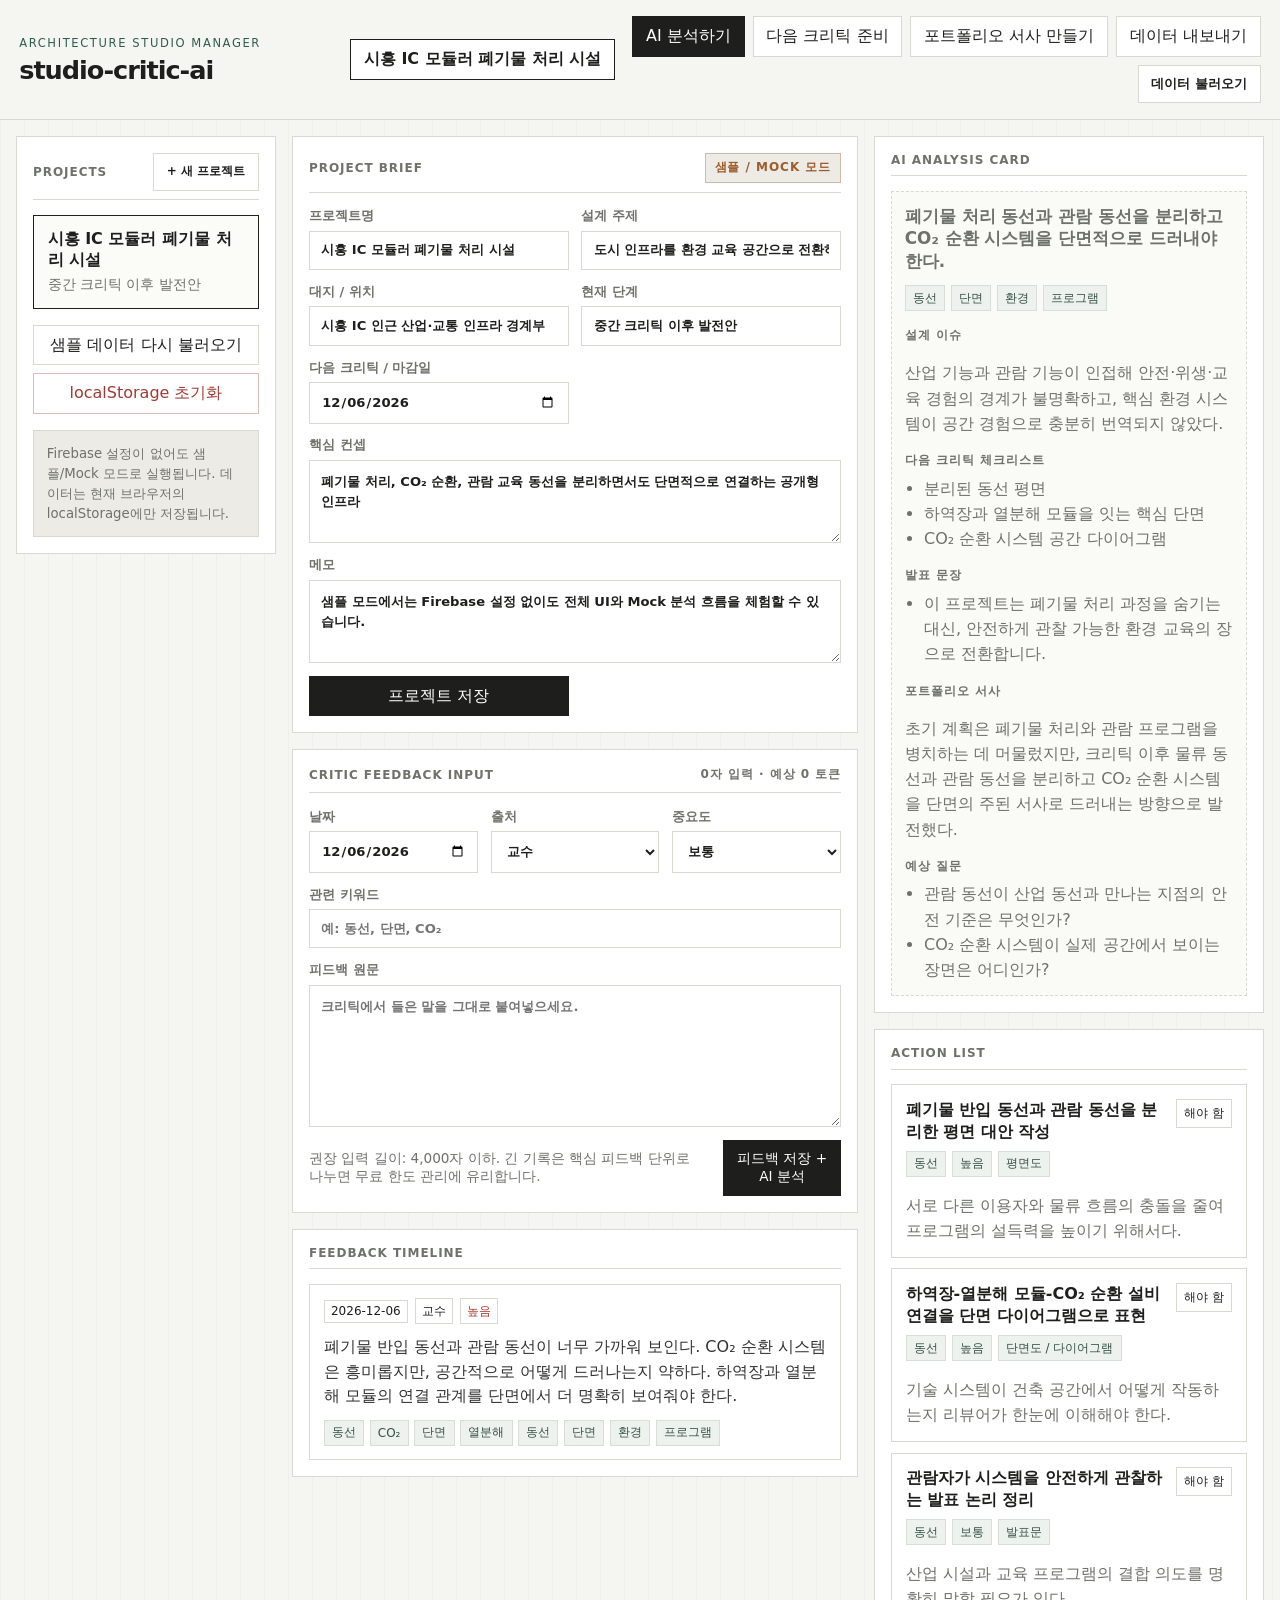
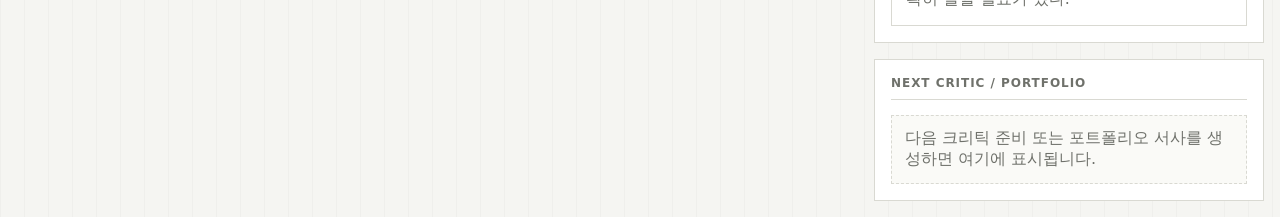
==== index.html @ 485594ad "Resolve README and gitignore conflicts" ====
<!doctype html>
<html lang="ko">
  <head>
    <meta charset="UTF-8" />
    <meta name="viewport" content="width=device-width, initial-scale=1.0" />
    <meta
      name="description"
      content="건축 설계 크리틱 피드백을 실행 가능한 작업과 발표 문장, 포트폴리오 서사로 바꾸는 AI 스튜디오 매니저"
    />
    <title>studio-critic-ai</title>
    <link rel="stylesheet" href="./src/styles.css" />
  </head>
  <body>
    <header class="topbar">
      <div>
        <p class="eyebrow">Architecture Studio Manager</p>
        <h1>studio-critic-ai</h1>
      </div>
      <div class="active-project-chip" id="activeProjectName">샘플 프로젝트</div>
      <nav class="top-actions" aria-label="주요 작업">
        <button class="primary" id="analyzeBtn" type="button">AI 분석하기</button>
        <button id="criticPrepBtn" type="button">다음 크리틱 준비</button>
        <button id="portfolioBtn" type="button">포트폴리오 서사 만들기</button>
        <button id="exportBtn" type="button">데이터 내보내기</button>
        <label class="file-button" for="importFile">데이터 불러오기</label>
        <input id="importFile" type="file" accept="application/json" hidden />
      </nav>
    </header>

    <main class="app-shell">
      <aside class="sidebar panel">
        <div class="section-heading">
          <span>Projects</span>
          <button id="newProjectBtn" type="button">+ 새 프로젝트</button>
        </div>
        <div id="projectList" class="project-list"></div>
        <div class="storage-tools">
          <button id="resetSampleBtn" type="button">샘플 데이터 다시 불러오기</button>
          <button class="danger" id="clearStorageBtn" type="button">localStorage 초기화</button>
        </div>
        <div class="notice small">
          Firebase 설정이 없어도 샘플/Mock 모드로 실행됩니다. 데이터는 현재 브라우저의 localStorage에만 저장됩니다.
        </div>
      </aside>

      <section class="workspace">
        <article class="panel project-editor">
          <div class="section-heading">
            <span>Project Brief</span>
            <span class="status-pill" id="aiModePill">AI 상태 확인 중</span>
          </div>
          <form id="projectForm" class="grid-form">
            <label>프로젝트명<input id="projectTitle" name="title" required /></label>
            <label>설계 주제<input id="projectTopic" name="topic" /></label>
            <label>대지 / 위치<input id="projectSite" name="site" /></label>
            <label>현재 단계<input id="projectStage" name="stage" /></label>
            <label>다음 크리틱 / 마감일<input id="projectDeadline" name="deadline" type="date" /></label>
            <label class="wide">핵심 컨셉<textarea id="projectConcept" name="concept" rows="3"></textarea></label>
            <label class="wide">메모<textarea id="projectNotes" name="notes" rows="3"></textarea></label>
            <button class="primary" type="submit">프로젝트 저장</button>
          </form>
        </article>

        <article class="panel feedback-entry">
          <div class="section-heading">
            <span>Critic Feedback Input</span>
            <span id="inputLength" class="muted">0자 입력</span>
          </div>
          <form id="feedbackForm" class="feedback-form">
            <div class="form-row">
              <label>날짜<input id="feedbackDate" type="date" required /></label>
              <label>출처
                <select id="feedbackSource">
                  <option>교수</option>
                  <option>팀원</option>
                  <option>본인</option>
                  <option>클라이언트</option>
                  <option>기타</option>
                </select>
              </label>
              <label>중요도
                <select id="feedbackImportance">
                  <option value="normal">보통</option>
                  <option value="high">높음</option>
                  <option value="low">낮음</option>
                </select>
              </label>
            </div>
            <label>관련 키워드<input id="feedbackKeywords" placeholder="예: 동선, 단면, CO₂" /></label>
            <label>피드백 원문<textarea id="feedbackText" rows="6" placeholder="크리틱에서 들은 말을 그대로 붙여넣으세요." required></textarea></label>
            <div class="helper-row">
              <span>권장 입력 길이: 4,000자 이하. 긴 기록은 핵심 피드백 단위로 나누면 무료 한도 관리에 유리합니다.</span>
              <button class="primary" type="submit">피드백 저장 + AI 분석</button>
            </div>
          </form>
        </article>

        <article class="panel timeline-panel">
          <div class="section-heading"><span>Feedback Timeline</span></div>
          <div id="feedbackTimeline" class="timeline"></div>
        </article>
      </section>

      <aside class="inspector">
        <section class="panel">
          <div class="section-heading"><span>AI Analysis Card</span></div>
          <div id="analysisCard" class="analysis-card empty">저장된 피드백을 선택하거나 AI 분석을 실행하세요.</div>
        </section>

        <section class="panel">
          <div class="section-heading"><span>Action List</span></div>
          <div id="taskList" class="task-list"></div>
        </section>

        <section class="panel">
          <div class="section-heading"><span>Next Critic / Portfolio</span></div>
          <div id="outputPanel" class="output-panel empty">다음 크리틱 준비 또는 포트폴리오 서사를 생성하면 여기에 표시됩니다.</div>
        </section>
      </aside>
    </main>

    <div id="toast" class="toast" role="status" aria-live="polite"></div>
    <script type="module" src="./src/app.js"></script>
  </body>
</html>
---- src/styles.css ----
:root {
  --bg: #f5f5f2;
  --panel: #ffffff;
  --ink: #1e1f1d;
  --muted: #6f716b;
  --line: #d9d9d2;
  --accent: #2f5d50;
  --accent-2: #9d5c28;
  --danger: #a13a32;
  --soft: #ecebe5;
  --tag: #eef2ee;
}

* { box-sizing: border-box; }
body {
  margin: 0;
  font-family: Inter, ui-sans-serif, system-ui, -apple-system, BlinkMacSystemFont, "Segoe UI", sans-serif;
  color: var(--ink);
  background: linear-gradient(90deg, rgba(0,0,0,0.025) 1px, transparent 1px), var(--bg);
  background-size: 24px 24px;
}
button, input, textarea, select { font: inherit; }
button, .file-button {
  border: 1px solid var(--line);
  background: #fff;
  color: var(--ink);
  min-height: 38px;
  padding: 0.55rem 0.8rem;
  cursor: pointer;
  transition: border-color 160ms ease, background 160ms ease, color 160ms ease;
}
button:hover, .file-button:hover { border-color: var(--ink); }
button.primary { background: var(--ink); color: #fff; border-color: var(--ink); }
button.danger { color: var(--danger); border-color: rgba(161, 58, 50, 0.35); }

.topbar {
  position: sticky;
  top: 0;
  z-index: 5;
  display: grid;
  grid-template-columns: minmax(220px, 1fr) auto minmax(520px, 2fr);
  gap: 1rem;
  align-items: center;
  padding: 1rem 1.2rem;
  background: rgba(245, 245, 242, 0.94);
  border-bottom: 1px solid var(--line);
  backdrop-filter: blur(12px);
}
h1 { margin: 0; font-size: clamp(1.3rem, 2vw, 2rem); letter-spacing: -0.04em; }
.eyebrow { margin: 0 0 0.2rem; color: var(--accent); text-transform: uppercase; font-size: 0.72rem; letter-spacing: 0.14em; }
.active-project-chip { border: 1px solid var(--ink); padding: 0.55rem 0.8rem; background: #fff; font-weight: 700; }
.top-actions { display: flex; justify-content: flex-end; flex-wrap: wrap; gap: 0.5rem; }
.file-button { display: inline-flex; align-items: center; }

.app-shell {
  display: grid;
  grid-template-columns: 260px minmax(420px, 1fr) 390px;
  gap: 1rem;
  padding: 1rem;
  align-items: start;
}
.panel {
  background: var(--panel);
  border: 1px solid var(--line);
  padding: 1rem;
}
.section-heading {
  display: flex;
  justify-content: space-between;
  gap: 0.75rem;
  align-items: center;
  margin-bottom: 0.9rem;
  padding-bottom: 0.55rem;
  border-bottom: 1px solid var(--line);
  color: var(--muted);
  text-transform: uppercase;
  letter-spacing: 0.08em;
  font-size: 0.75rem;
  font-weight: 800;
}
.sidebar, .inspector { position: sticky; top: 94px; }
.workspace, .inspector { display: grid; gap: 1rem; }
.project-list, .timeline, .task-list { display: grid; gap: 0.65rem; }
.project-item, .timeline-item {
  width: 100%; text-align: left; background: #fff; border: 1px solid var(--line); padding: 0.85rem;
}
.project-item strong, .project-item span { display: block; }
.project-item span { color: var(--muted); margin-top: 0.3rem; font-size: 0.85rem; }
.project-item.active, .timeline-item.active { border-color: var(--ink); background: #fbfbf8; }
.storage-tools { display: grid; gap: 0.5rem; margin: 1rem 0; }
.small { font-size: 0.83rem; line-height: 1.5; }
.notice { color: var(--muted); background: var(--soft); border: 1px solid var(--line); padding: 0.8rem; }

.grid-form, .feedback-form { display: grid; gap: 0.8rem; }
.grid-form { grid-template-columns: repeat(2, minmax(0, 1fr)); }
label { display: grid; gap: 0.35rem; color: var(--muted); font-size: 0.82rem; font-weight: 700; }
input, textarea, select {
  width: 100%; border: 1px solid var(--line); background: #fff; color: var(--ink); padding: 0.7rem;
}
textarea { resize: vertical; line-height: 1.5; }
.wide { grid-column: 1 / -1; }
.form-row { display: grid; grid-template-columns: 1fr 1fr 1fr; gap: 0.8rem; }
.helper-row { display: flex; justify-content: space-between; align-items: center; gap: 1rem; color: var(--muted); font-size: 0.85rem; }
.muted { color: var(--muted); }
.warning { color: var(--danger); }
.status-pill { border: 1px solid var(--line); padding: 0.35rem 0.55rem; background: var(--soft); }
.status-pill.ok { color: var(--accent); border-color: rgba(47, 93, 80, 0.35); }
.status-pill.warn { color: var(--accent-2); border-color: rgba(157, 92, 40, 0.35); }

.timeline-item div:first-child { display: flex; flex-wrap: wrap; gap: 0.4rem; align-items: center; }
.timeline-item p { margin: 0.65rem 0; color: #333; line-height: 1.55; }
.date, .source, .importance { font-size: 0.75rem; border: 1px solid var(--line); padding: 0.22rem 0.4rem; background: #fff; }
.importance.high { color: var(--danger); }
.importance.low { color: var(--muted); }
.tags { display: flex; flex-wrap: wrap; gap: 0.35rem; margin-top: 0.55rem; }
.tag { display: inline-flex; align-items: center; border: 1px solid #d7ded7; background: var(--tag); color: #345144; padding: 0.22rem 0.45rem; font-size: 0.75rem; }

.analysis-card h3, .output-panel h3 { margin: 0 0 0.8rem; font-size: 1.05rem; line-height: 1.35; }
h4 { margin: 1rem 0 0.35rem; font-size: 0.78rem; text-transform: uppercase; letter-spacing: 0.08em; color: var(--muted); }
p, li { line-height: 1.58; }
ul, ol { margin: 0.4rem 0 0; padding-left: 1.2rem; }
.empty { color: var(--muted); padding: 0.8rem; background: #fafaf7; border: 1px dashed var(--line); }
.task-card { border: 1px solid var(--line); padding: 0.85rem; background: #fff; }
.task-top { display: flex; justify-content: space-between; align-items: flex-start; gap: 0.8rem; }
.task-top strong { line-height: 1.35; }
.status-cycle { min-height: auto; padding: 0.3rem 0.45rem; font-size: 0.75rem; white-space: nowrap; }
.status-cycle.done { color: var(--accent); border-color: rgba(47, 93, 80, 0.45); }
.status-cycle.doing { color: #7c5a00; border-color: rgba(124, 90, 0, 0.4); }
.status-cycle.hold { color: var(--muted); background: var(--soft); }
.task-card p { color: var(--muted); margin-bottom: 0; }
.output-panel { max-height: 560px; overflow: auto; }
.toast {
  position: fixed; right: 1rem; bottom: 1rem; max-width: 420px; padding: 0.85rem 1rem;
  border: 1px solid var(--ink); background: #fff; opacity: 0; transform: translateY(8px); pointer-events: none;
  transition: opacity 160ms ease, transform 160ms ease;
}
.toast.show { opacity: 1; transform: translateY(0); }

@media (max-width: 1180px) {
  .topbar, .app-shell { grid-template-columns: 1fr; }
  .sidebar, .inspector { position: static; }
  .top-actions { justify-content: flex-start; }
}
@media (max-width: 700px) {
  .grid-form, .form-row { grid-template-columns: 1fr; }
  .helper-row { display: grid; }
  .topbar { padding: 0.8rem; }
  .app-shell { padding: 0.8rem; }
}
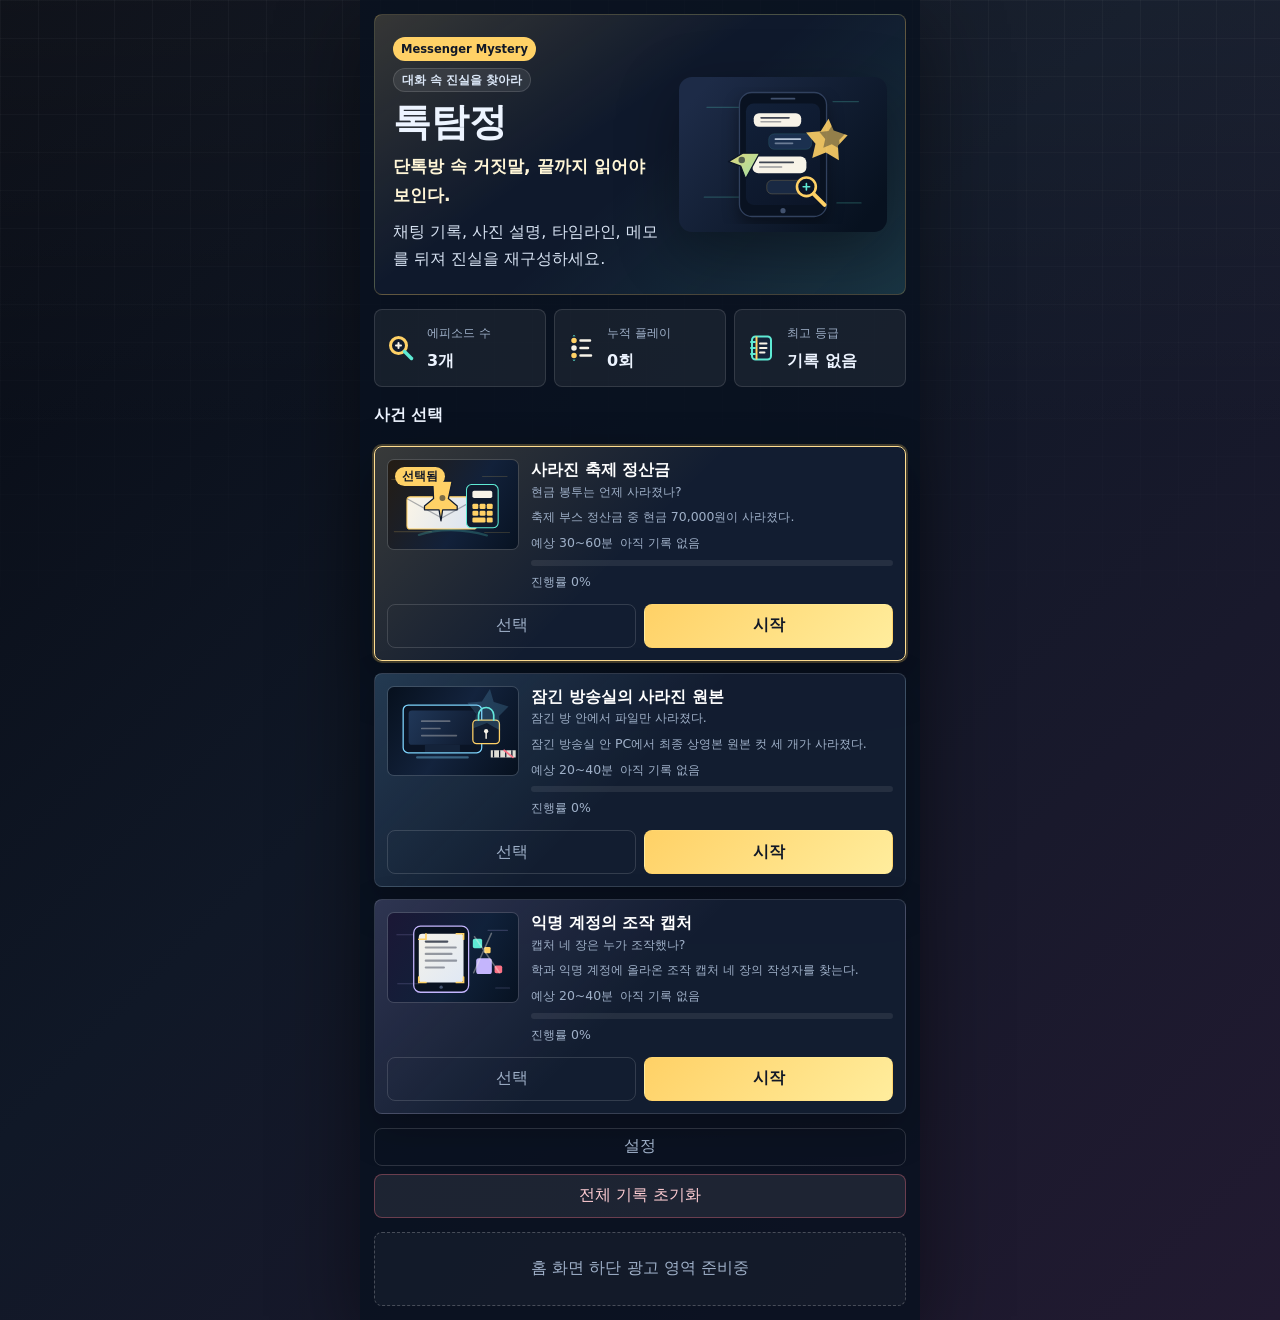
==== commit 98b1f8eb: "Complete chat detective game UI" ====
--- a/index.html
+++ b/index.html
@@ -1,125 +1,20 @@
 <!doctype html>
 <html lang="ko">
-  <head>
-    <meta charset="UTF-8" />
-    <meta name="viewport" content="width=device-width, initial-scale=1.0" />
-    <meta
-      name="description"
-      content="건축 설계 크리틱 피드백을 실행 가능한 작업과 발표 문장, 포트폴리오 서사로 바꾸는 AI 스튜디오 매니저"
-    />
-    <title>studio-critic-ai</title>
-    <link rel="stylesheet" href="./src/styles.css" />
-  </head>
-  <body>
-    <header class="topbar">
-      <div>
-        <p class="eyebrow">Architecture Studio Manager</p>
-        <h1>studio-critic-ai</h1>
-      </div>
-      <div class="active-project-chip" id="activeProjectName">샘플 프로젝트</div>
-      <nav class="top-actions" aria-label="주요 작업">
-        <button class="primary" id="analyzeBtn" type="button">AI 분석하기</button>
-        <button id="criticPrepBtn" type="button">다음 크리틱 준비</button>
-        <button id="portfolioBtn" type="button">포트폴리오 서사 만들기</button>
-        <button id="exportBtn" type="button">데이터 내보내기</button>
-        <label class="file-button" for="importFile">데이터 불러오기</label>
-        <input id="importFile" type="file" accept="application/json" hidden />
-      </nav>
-    </header>
-
-    <main class="app-shell">
-      <aside class="sidebar panel">
-        <div class="section-heading">
-          <span>Projects</span>
-          <button id="newProjectBtn" type="button">+ 새 프로젝트</button>
-        </div>
-        <div id="projectList" class="project-list"></div>
-        <div class="storage-tools">
-          <button id="resetSampleBtn" type="button">샘플 데이터 다시 불러오기</button>
-          <button class="danger" id="clearStorageBtn" type="button">localStorage 초기화</button>
-        </div>
-        <div class="notice small">
-          Firebase 설정이 없어도 샘플/Mock 모드로 실행됩니다. 데이터는 현재 브라우저의 localStorage에만 저장됩니다.
-        </div>
-      </aside>
-
-      <section class="workspace">
-        <article class="panel project-editor">
-          <div class="section-heading">
-            <span>Project Brief</span>
-            <span class="status-pill" id="aiModePill">AI 상태 확인 중</span>
-          </div>
-          <form id="projectForm" class="grid-form">
-            <label>프로젝트명<input id="projectTitle" name="title" required /></label>
-            <label>설계 주제<input id="projectTopic" name="topic" /></label>
-            <label>대지 / 위치<input id="projectSite" name="site" /></label>
-            <label>현재 단계<input id="projectStage" name="stage" /></label>
-            <label>다음 크리틱 / 마감일<input id="projectDeadline" name="deadline" type="date" /></label>
-            <label class="wide">핵심 컨셉<textarea id="projectConcept" name="concept" rows="3"></textarea></label>
-            <label class="wide">메모<textarea id="projectNotes" name="notes" rows="3"></textarea></label>
-            <button class="primary" type="submit">프로젝트 저장</button>
-          </form>
-        </article>
-
-        <article class="panel feedback-entry">
-          <div class="section-heading">
-            <span>Critic Feedback Input</span>
-            <span id="inputLength" class="muted">0자 입력</span>
-          </div>
-          <form id="feedbackForm" class="feedback-form">
-            <div class="form-row">
-              <label>날짜<input id="feedbackDate" type="date" required /></label>
-              <label>출처
-                <select id="feedbackSource">
-                  <option>교수</option>
-                  <option>팀원</option>
-                  <option>본인</option>
-                  <option>클라이언트</option>
-                  <option>기타</option>
-                </select>
-              </label>
-              <label>중요도
-                <select id="feedbackImportance">
-                  <option value="normal">보통</option>
-                  <option value="high">높음</option>
-                  <option value="low">낮음</option>
-                </select>
-              </label>
-            </div>
-            <label>관련 키워드<input id="feedbackKeywords" placeholder="예: 동선, 단면, CO₂" /></label>
-            <label>피드백 원문<textarea id="feedbackText" rows="6" placeholder="크리틱에서 들은 말을 그대로 붙여넣으세요." required></textarea></label>
-            <div class="helper-row">
-              <span>권장 입력 길이: 4,000자 이하. 긴 기록은 핵심 피드백 단위로 나누면 무료 한도 관리에 유리합니다.</span>
-              <button class="primary" type="submit">피드백 저장 + AI 분석</button>
-            </div>
-          </form>
-        </article>
-
-        <article class="panel timeline-panel">
-          <div class="section-heading"><span>Feedback Timeline</span></div>
-          <div id="feedbackTimeline" class="timeline"></div>
-        </article>
-      </section>
-
-      <aside class="inspector">
-        <section class="panel">
-          <div class="section-heading"><span>AI Analysis Card</span></div>
-          <div id="analysisCard" class="analysis-card empty">저장된 피드백을 선택하거나 AI 분석을 실행하세요.</div>
-        </section>
-
-        <section class="panel">
-          <div class="section-heading"><span>Action List</span></div>
-          <div id="taskList" class="task-list"></div>
-        </section>
-
-        <section class="panel">
-          <div class="section-heading"><span>Next Critic / Portfolio</span></div>
-          <div id="outputPanel" class="output-panel empty">다음 크리틱 준비 또는 포트폴리오 서사를 생성하면 여기에 표시됩니다.</div>
-        </section>
-      </aside>
-    </main>
-
-    <div id="toast" class="toast" role="status" aria-live="polite"></div>
-    <script type="module" src="./src/app.js"></script>
-  </body>
+<head>
+  <meta charset="utf-8">
+  <meta name="viewport" content="width=device-width, initial-scale=1">
+  <title>톡탐정 - 대화 속 진실을 찾아라</title>
+  <meta name="description" content="가상의 메신저 대화 속 단서를 수집해 축제 정산금 사건을 추리하는 채팅 기반 추리 게임">
+  <link rel="stylesheet" href="styles.css">
+  <script src="story.js" defer></script>
+  <script src="app.js" defer></script>
+</head>
+<body>
+  <div class="page-bg" aria-hidden="true"></div>
+  <main id="app" class="app-shell" aria-live="polite"></main>
+  <div id="toast" class="toast" role="status" aria-live="polite"></div>
+  <noscript>
+    <p class="noscript">톡탐정은 JavaScript가 켜져 있어야 플레이할 수 있습니다.</p>
+  </noscript>
+</body>
 </html>
--- a/styles.css
+++ b/styles.css
@@ -0,0 +1,1530 @@
+:root {
+  color-scheme: dark;
+  --bg: #08111f;
+  --bg-soft: #111c2e;
+  --panel: #141f33;
+  --panel-strong: #1c2a43;
+  --surface: #f7f3e8;
+  --surface-ink: #182033;
+  --text: #edf4ff;
+  --muted: #9fb0c8;
+  --line: rgba(255, 255, 255, 0.12);
+  --accent: #ffd166;
+  --accent-2: #5eead4;
+  --danger: #fb7185;
+  --success: #86efac;
+  --warning: #fbbf24;
+  --shadow: 0 24px 80px rgba(0, 0, 0, 0.45);
+  --radius: 8px;
+  --frame-width: min(100vw, 560px);
+  --font: "Apple SD Gothic Neo", "Malgun Gothic", "Noto Sans KR", system-ui, sans-serif;
+}
+
+* {
+  box-sizing: border-box;
+}
+
+html {
+  min-height: 100%;
+}
+
+body {
+  min-height: 100vh;
+  margin: 0;
+  color: var(--text);
+  font-family: var(--font);
+  background:
+    radial-gradient(circle at 12% 8%, rgba(94, 234, 212, 0.18), transparent 28%),
+    radial-gradient(circle at 90% 4%, rgba(255, 209, 102, 0.16), transparent 30%),
+    linear-gradient(155deg, #07101f 0%, #10192a 42%, #17253e 100%);
+}
+
+button,
+input,
+select,
+textarea {
+  font: inherit;
+}
+
+button {
+  cursor: pointer;
+}
+
+.page-bg {
+  position: fixed;
+  inset: 0;
+  pointer-events: none;
+  background-image:
+    linear-gradient(rgba(255, 255, 255, 0.035) 1px, transparent 1px),
+    linear-gradient(90deg, rgba(255, 255, 255, 0.035) 1px, transparent 1px);
+  background-size: 38px 38px;
+  mask-image: linear-gradient(to bottom, rgba(0, 0, 0, 0.9), transparent 80%);
+}
+
+.app-shell {
+  position: relative;
+  width: var(--frame-width);
+  min-height: 100vh;
+  margin: 0 auto;
+  padding: 14px;
+  background: rgba(8, 17, 31, 0.78);
+  box-shadow: var(--shadow);
+}
+
+.screen {
+  min-height: calc(100vh - 28px);
+  display: flex;
+  flex-direction: column;
+  gap: 14px;
+}
+
+.topbar {
+  position: sticky;
+  top: 0;
+  z-index: 5;
+  display: flex;
+  align-items: center;
+  gap: 8px;
+  padding: 10px 0;
+  background: linear-gradient(to bottom, rgba(8, 17, 31, 0.98), rgba(8, 17, 31, 0.76));
+  backdrop-filter: blur(16px);
+}
+
+.topbar-title {
+  min-width: 0;
+  flex: 1;
+}
+
+.topbar-title strong,
+.page-title {
+  display: block;
+  font-size: 1.06rem;
+  line-height: 1.25;
+}
+
+.topbar-title span,
+.page-subtitle {
+  display: block;
+  margin-top: 2px;
+  color: var(--muted);
+  font-size: 0.8rem;
+}
+
+.hero {
+  padding: 22px 18px;
+  border: 1px solid var(--line);
+  border-radius: var(--radius);
+  background:
+    linear-gradient(135deg, rgba(255, 209, 102, 0.13), rgba(94, 234, 212, 0.08)),
+    rgba(20, 31, 51, 0.92);
+}
+
+.eyebrow {
+  margin: 0 0 8px;
+  color: var(--accent-2);
+  font-size: 0.78rem;
+  font-weight: 800;
+}
+
+.hero h1 {
+  margin: 0;
+  font-size: 2.4rem;
+  line-height: 1.05;
+  letter-spacing: 0;
+}
+
+.hero p {
+  margin: 10px 0 0;
+  color: #d7e2f2;
+  line-height: 1.65;
+}
+
+.stat-strip {
+  display: grid;
+  grid-template-columns: repeat(3, 1fr);
+  gap: 8px;
+}
+
+.stat {
+  min-width: 0;
+  padding: 12px 10px;
+  border: 1px solid var(--line);
+  border-radius: var(--radius);
+  background: rgba(255, 255, 255, 0.06);
+}
+
+.stat span {
+  display: block;
+  color: var(--muted);
+  font-size: 0.76rem;
+}
+
+.stat strong {
+  display: block;
+  margin-top: 4px;
+  font-size: 1rem;
+}
+
+.card,
+.panel {
+  border: 1px solid var(--line);
+  border-radius: var(--radius);
+  background: rgba(20, 31, 51, 0.92);
+}
+
+.card {
+  padding: 16px;
+}
+
+.panel {
+  overflow: hidden;
+}
+
+.section-title {
+  margin: 4px 0 10px;
+  font-size: 0.98rem;
+}
+
+.muted {
+  color: var(--muted);
+}
+
+.small {
+  font-size: 0.8rem;
+}
+
+.copy {
+  line-height: 1.68;
+}
+
+.button-row {
+  display: flex;
+  flex-wrap: wrap;
+  gap: 8px;
+}
+
+.btn {
+  min-height: 44px;
+  display: inline-flex;
+  align-items: center;
+  justify-content: center;
+  gap: 6px;
+  padding: 0 14px;
+  border: 1px solid rgba(255, 255, 255, 0.14);
+  border-radius: var(--radius);
+  color: var(--text);
+  background: rgba(255, 255, 255, 0.08);
+  text-decoration: none;
+  transition: transform 160ms ease, background 160ms ease, border-color 160ms ease;
+}
+
+.btn:hover,
+.btn:focus-visible {
+  transform: translateY(-1px);
+  border-color: rgba(94, 234, 212, 0.55);
+  background: rgba(255, 255, 255, 0.12);
+}
+
+.btn.primary {
+  color: #111827;
+  border-color: transparent;
+  background: linear-gradient(135deg, var(--accent), #ffed9d);
+  font-weight: 900;
+}
+
+.btn.accent {
+  color: #06251f;
+  border-color: transparent;
+  background: linear-gradient(135deg, var(--accent-2), #b4f8ec);
+  font-weight: 900;
+}
+
+.btn.ghost {
+  min-height: 38px;
+  color: var(--muted);
+  background: transparent;
+}
+
+.btn.danger {
+  border-color: rgba(251, 113, 133, 0.35);
+  color: #fecdd3;
+}
+
+.btn.full {
+  width: 100%;
+}
+
+.icon-btn {
+  width: 42px;
+  height: 42px;
+  flex: 0 0 auto;
+  padding: 0;
+}
+
+.ad-slot,
+.locked-pack {
+  display: flex;
+  min-height: 74px;
+  align-items: center;
+  justify-content: center;
+  padding: 14px;
+  border: 1px dashed rgba(255, 255, 255, 0.22);
+  border-radius: var(--radius);
+  color: var(--muted);
+  background: rgba(255, 255, 255, 0.035);
+  text-align: center;
+}
+
+.grid {
+  display: grid;
+  gap: 10px;
+}
+
+.grid.two {
+  grid-template-columns: repeat(2, minmax(0, 1fr));
+}
+
+.list {
+  display: grid;
+  gap: 10px;
+}
+
+.chapter-strip {
+  display: flex;
+  gap: 8px;
+  overflow-x: auto;
+  padding-bottom: 2px;
+}
+
+.chapter-chip {
+  flex: 0 0 auto;
+  min-height: 36px;
+  padding: 0 12px;
+  border: 1px solid var(--line);
+  border-radius: 999px;
+  color: var(--muted);
+  background: rgba(255, 255, 255, 0.06);
+}
+
+.chapter-chip.active {
+  color: #111827;
+  border-color: transparent;
+  background: var(--accent);
+  font-weight: 900;
+}
+
+.chapter-chip.locked {
+  opacity: 0.45;
+}
+
+.progress-wrap {
+  height: 10px;
+  overflow: hidden;
+  border-radius: 999px;
+  background: rgba(255, 255, 255, 0.08);
+}
+
+.progress-bar {
+  height: 100%;
+  width: 0%;
+  border-radius: inherit;
+  background: linear-gradient(90deg, var(--accent-2), var(--accent));
+  transition: width 420ms ease;
+}
+
+.character-list,
+.room-list {
+  display: grid;
+  gap: 8px;
+}
+
+.character-item,
+.room-item,
+.note-item,
+.timeline-item,
+.evidence-item,
+.report-row {
+  padding: 12px;
+  border: 1px solid var(--line);
+  border-radius: var(--radius);
+  background: rgba(255, 255, 255, 0.055);
+}
+
+.character-item {
+  display: grid;
+  grid-template-columns: 10px 1fr;
+  gap: 10px;
+  align-items: start;
+}
+
+.character-color {
+  width: 10px;
+  height: 100%;
+  min-height: 42px;
+  border-radius: 999px;
+}
+
+.room-item {
+  display: flex;
+  align-items: center;
+  justify-content: space-between;
+  gap: 12px;
+}
+
+.room-item.selected {
+  border-color: rgba(255, 209, 102, 0.55);
+  background: rgba(255, 209, 102, 0.1);
+}
+
+.room-item strong {
+  display: block;
+}
+
+.room-item span {
+  color: var(--muted);
+  font-size: 0.8rem;
+}
+
+.room-item > .button-row {
+  flex: 0 0 auto;
+  justify-content: flex-end;
+}
+
+.chat-list {
+  display: grid;
+  gap: 10px;
+  padding: 12px 0 22px;
+}
+
+.chapter-divider {
+  display: flex;
+  align-items: center;
+  gap: 10px;
+  color: var(--muted);
+  font-size: 0.76rem;
+}
+
+.chapter-divider::before,
+.chapter-divider::after {
+  content: "";
+  height: 1px;
+  flex: 1;
+  background: var(--line);
+}
+
+.message-wrap {
+  display: grid;
+  gap: 4px;
+}
+
+.message-wrap.me {
+  justify-items: end;
+}
+
+.message-meta {
+  display: flex;
+  gap: 6px;
+  align-items: center;
+  color: var(--muted);
+  font-size: 0.74rem;
+}
+
+.bubble,
+.system-card,
+.photo-card,
+.file-card {
+  max-width: 88%;
+  border: 1px solid transparent;
+  border-radius: var(--radius);
+  transition: transform 160ms ease, border-color 160ms ease, background 160ms ease;
+}
+
+.bubble {
+  padding: 10px 12px;
+  color: var(--surface-ink);
+  background: var(--surface);
+  line-height: 1.55;
+  text-align: left;
+  white-space: pre-wrap;
+}
+
+.message-wrap.me .bubble {
+  color: #111827;
+  background: #c8f4eb;
+}
+
+.message-wrap.read .bubble,
+.message-wrap.read .photo-card,
+.message-wrap.read .file-card,
+.message-wrap.read .system-card {
+  opacity: 0.72;
+}
+
+.bubble.selected,
+.photo-card.selected,
+.file-card.selected,
+.system-card.selected,
+.timeline-item.selected,
+.note-item.selected {
+  border-color: var(--accent);
+  box-shadow: 0 0 0 2px rgba(255, 209, 102, 0.18);
+}
+
+.select-badge {
+  display: inline-flex;
+  margin-top: 6px;
+  padding: 2px 7px;
+  border-radius: 999px;
+  color: #111827;
+  background: var(--accent);
+  font-size: 0.72rem;
+  font-weight: 900;
+}
+
+.system-card,
+.photo-card,
+.file-card {
+  width: min(100%, 430px);
+  padding: 12px;
+  color: #dfe8f8;
+  background: rgba(255, 255, 255, 0.07);
+  text-align: left;
+  line-height: 1.58;
+}
+
+.system-card {
+  max-width: 100%;
+  margin: 0 auto;
+  color: var(--muted);
+  text-align: center;
+}
+
+.photo-card {
+  background:
+    linear-gradient(135deg, rgba(255, 255, 255, 0.08), rgba(255, 255, 255, 0.035)),
+    #263246;
+}
+
+.photo-card strong,
+.file-card strong {
+  display: block;
+  color: var(--accent);
+  margin-bottom: 4px;
+}
+
+.clickable-evidence {
+  cursor: pointer;
+}
+
+.clickable-evidence:hover,
+.clickable-evidence:focus-visible {
+  transform: translateY(-1px);
+  border-color: rgba(94, 234, 212, 0.45);
+}
+
+.timeline {
+  position: relative;
+  display: grid;
+  gap: 10px;
+}
+
+.timeline-item {
+  display: grid;
+  grid-template-columns: 58px 1fr;
+  gap: 10px;
+}
+
+.timeline-time {
+  color: var(--accent-2);
+  font-weight: 900;
+}
+
+.memo-table {
+  display: grid;
+  gap: 8px;
+}
+
+.note-item {
+  display: grid;
+  gap: 4px;
+}
+
+.note-line {
+  display: flex;
+  justify-content: space-between;
+  gap: 12px;
+}
+
+.note-line strong {
+  color: var(--accent);
+}
+
+.choice-list {
+  display: grid;
+  gap: 8px;
+  margin: 14px 0;
+}
+
+.choice {
+  display: flex;
+  gap: 8px;
+  align-items: flex-start;
+  padding: 12px;
+  border: 1px solid var(--line);
+  border-radius: var(--radius);
+  background: rgba(255, 255, 255, 0.05);
+  line-height: 1.5;
+}
+
+.choice input {
+  margin-top: 4px;
+}
+
+.field {
+  display: grid;
+  gap: 6px;
+  margin: 12px 0;
+}
+
+.field label {
+  color: var(--muted);
+  font-size: 0.82rem;
+}
+
+.field input,
+.field select {
+  width: 100%;
+  min-height: 46px;
+  padding: 0 12px;
+  border: 1px solid var(--line);
+  border-radius: var(--radius);
+  color: var(--text);
+  background: rgba(255, 255, 255, 0.07);
+}
+
+.settings-list {
+  display: grid;
+  gap: 10px;
+}
+
+.toggle-row {
+  display: flex;
+  align-items: center;
+  justify-content: space-between;
+  gap: 12px;
+  padding: 12px;
+  border: 1px solid var(--line);
+  border-radius: var(--radius);
+  background: rgba(255, 255, 255, 0.05);
+}
+
+.toggle-row input {
+  width: 22px;
+  height: 22px;
+}
+
+.result-grade {
+  padding: 20px 16px;
+  border: 1px solid rgba(255, 209, 102, 0.45);
+  border-radius: var(--radius);
+  background: linear-gradient(135deg, rgba(255, 209, 102, 0.18), rgba(94, 234, 212, 0.11));
+  text-align: center;
+  animation: pop-in 440ms ease both;
+}
+
+.result-grade strong {
+  display: block;
+  margin-top: 6px;
+  font-size: 1.65rem;
+}
+
+.report-grid {
+  display: grid;
+  grid-template-columns: repeat(2, minmax(0, 1fr));
+  gap: 8px;
+}
+
+.report-row span {
+  display: block;
+  color: var(--muted);
+  font-size: 0.76rem;
+}
+
+.report-row strong {
+  display: block;
+  margin-top: 3px;
+}
+
+.ending {
+  line-height: 1.72;
+}
+
+.toast {
+  position: fixed;
+  left: 50%;
+  bottom: 18px;
+  z-index: 50;
+  width: min(calc(100vw - 28px), 480px);
+  padding: 12px 14px;
+  border: 1px solid rgba(255, 255, 255, 0.18);
+  border-radius: var(--radius);
+  color: var(--text);
+  background: rgba(10, 17, 29, 0.96);
+  box-shadow: 0 16px 50px rgba(0, 0, 0, 0.42);
+  transform: translate(-50%, 120%);
+  opacity: 0;
+  transition: transform 220ms ease, opacity 220ms ease;
+}
+
+.toast.show {
+  transform: translate(-50%, 0);
+  opacity: 1;
+}
+
+.noscript {
+  max-width: 560px;
+  margin: 20px auto;
+  padding: 14px;
+  color: #111827;
+  background: #fff;
+}
+
+@keyframes pop-in {
+  from {
+    transform: scale(0.96);
+    opacity: 0;
+  }
+  to {
+    transform: scale(1);
+    opacity: 1;
+  }
+}
+
+@keyframes unlock {
+  0% {
+    transform: translateY(12px) scale(0.98);
+    opacity: 0;
+  }
+  100% {
+    transform: translateY(0) scale(1);
+    opacity: 1;
+  }
+}
+
+.unlock-anim {
+  animation: unlock 360ms ease both;
+}
+
+.pin-anim {
+  animation: pop-in 260ms ease both;
+}
+
+body.reduce-motion *,
+body.reduce-motion *::before,
+body.reduce-motion *::after {
+  animation-duration: 1ms !important;
+  transition-duration: 1ms !important;
+}
+
+body.compact-mode .card,
+body.compact-mode .character-item,
+body.compact-mode .room-item,
+body.compact-mode .note-item,
+body.compact-mode .timeline-item,
+body.compact-mode .evidence-item {
+  padding: 10px;
+}
+
+body.compact-mode .chat-list {
+  gap: 7px;
+}
+
+body.compact-mode .bubble,
+body.compact-mode .photo-card,
+body.compact-mode .file-card {
+  padding: 8px 10px;
+}
+
+@media (prefers-reduced-motion: reduce) {
+  *,
+  *::before,
+  *::after {
+    animation-duration: 1ms !important;
+    transition-duration: 1ms !important;
+    scroll-behavior: auto !important;
+  }
+}
+
+@media (max-width: 430px) {
+  .app-shell {
+    padding: 10px;
+  }
+
+  .screen {
+    min-height: calc(100vh - 20px);
+  }
+
+  .hero h1 {
+    font-size: 2rem;
+  }
+
+  .grid.two,
+  .report-grid,
+  .stat-strip {
+    grid-template-columns: 1fr;
+  }
+
+  .bubble,
+  .photo-card,
+  .file-card {
+    max-width: 94%;
+  }
+
+  .room-item {
+    align-items: stretch;
+    flex-direction: column;
+  }
+
+  .room-item > .button-row {
+    justify-content: stretch;
+  }
+
+  .room-item > .button-row .btn {
+    flex: 1 1 auto;
+  }
+}
+
+/* Polished mystery-game UI layer */
+body {
+  background:
+    linear-gradient(180deg, rgba(255, 255, 255, 0.035), transparent 34%),
+    linear-gradient(135deg, #070A12 0%, #101827 44%, #221A31 100%);
+}
+
+* {
+  scrollbar-width: thin;
+  scrollbar-color: rgba(255, 209, 102, 0.46) rgba(255, 255, 255, 0.06);
+}
+
+*::-webkit-scrollbar {
+  width: 8px;
+  height: 8px;
+}
+
+*::-webkit-scrollbar-track {
+  background: rgba(255, 255, 255, 0.04);
+}
+
+*::-webkit-scrollbar-thumb {
+  border-radius: 999px;
+  background: rgba(255, 209, 102, 0.42);
+}
+
+button:focus-visible,
+input:focus-visible,
+select:focus-visible,
+summary:focus-visible {
+  outline: 3px solid rgba(94, 234, 212, 0.72);
+  outline-offset: 3px;
+}
+
+.home-hero {
+  position: relative;
+  display: grid;
+  grid-template-columns: minmax(0, 1.05fr) minmax(150px, 0.8fr);
+  gap: 14px;
+  align-items: center;
+  overflow: hidden;
+  min-height: 264px;
+  border-color: rgba(255, 209, 102, 0.22);
+  background:
+    linear-gradient(145deg, rgba(255, 209, 102, 0.16), transparent 42%),
+    linear-gradient(318deg, rgba(94, 234, 212, 0.13), transparent 48%),
+    rgba(16, 27, 46, 0.94);
+}
+
+.hero-copy {
+  position: relative;
+  z-index: 1;
+}
+
+.badge-line {
+  display: flex;
+  flex-wrap: wrap;
+  gap: 7px;
+  align-items: center;
+  margin-bottom: 10px;
+}
+
+.case-badge,
+.soft-badge {
+  display: inline-flex;
+  width: fit-content;
+  align-items: center;
+  gap: 5px;
+  min-height: 24px;
+  padding: 3px 8px;
+  border-radius: 999px;
+  font-size: 0.72rem;
+  font-weight: 900;
+  letter-spacing: 0;
+}
+
+.case-badge {
+  color: #111827;
+  background: var(--accent);
+}
+
+.soft-badge {
+  color: #dce8f8;
+  border: 1px solid rgba(255, 255, 255, 0.13);
+  background: rgba(255, 255, 255, 0.08);
+}
+
+.hero-kicker {
+  max-width: 330px;
+  color: #fff6d7 !important;
+  font-size: 1.08rem;
+  font-weight: 900;
+}
+
+.hero-illustration {
+  width: 100%;
+  min-width: 148px;
+  max-width: 252px;
+  justify-self: end;
+  filter: drop-shadow(0 18px 30px rgba(0, 0, 0, 0.35));
+}
+
+.home-stats .stat {
+  display: grid;
+  grid-template-columns: 34px 1fr;
+  column-gap: 8px;
+  align-items: center;
+  min-height: 78px;
+}
+
+.home-stats .stat img {
+  grid-row: span 2;
+  width: 32px;
+  height: 32px;
+}
+
+.case-section {
+  display: grid;
+  gap: 10px;
+}
+
+.case-list {
+  display: grid;
+  gap: 12px;
+}
+
+.case-card {
+  display: grid;
+  grid-template-columns: 132px 1fr;
+  gap: 12px;
+  padding: 12px;
+  border: 1px solid rgba(255, 255, 255, 0.12);
+  border-radius: var(--radius);
+  background: rgba(20, 31, 51, 0.92);
+  background:
+    linear-gradient(135deg, color-mix(in srgb, var(--case-color, #ffd166) 16%, transparent), transparent 48%),
+    rgba(20, 31, 51, 0.92);
+  box-shadow: 0 16px 40px rgba(0, 0, 0, 0.22);
+}
+
+.case-card.selected {
+  border-color: color-mix(in srgb, var(--case-color, #ffd166) 72%, white);
+  box-shadow: 0 0 0 2px color-mix(in srgb, var(--case-color, #ffd166) 24%, transparent), 0 18px 50px rgba(0, 0, 0, 0.32);
+}
+
+.case-cover-wrap {
+  position: relative;
+  min-width: 0;
+}
+
+.case-cover {
+  display: block;
+  width: 100%;
+  aspect-ratio: 16 / 11;
+  object-fit: cover;
+  border-radius: calc(var(--radius) - 1px);
+  border: 1px solid rgba(255, 255, 255, 0.1);
+  background: rgba(255, 255, 255, 0.04);
+}
+
+.case-selected-badge {
+  position: absolute;
+  left: 8px;
+  top: 8px;
+  margin: 0;
+}
+
+.case-content {
+  min-width: 0;
+  display: grid;
+  gap: 7px;
+}
+
+.case-head strong {
+  display: block;
+  color: #ffffff;
+  font-size: 1rem;
+  line-height: 1.35;
+}
+
+.case-head span,
+.case-card p,
+.case-meta,
+.case-progress-text {
+  color: var(--muted);
+  font-size: 0.78rem;
+  line-height: 1.5;
+}
+
+.case-card p {
+  margin: 0;
+}
+
+.case-meta {
+  display: flex;
+  flex-wrap: wrap;
+  gap: 7px;
+}
+
+.progress-wrap.mini {
+  height: 6px;
+}
+
+.case-actions {
+  grid-column: 1 / -1;
+  justify-content: stretch;
+}
+
+.case-actions .btn {
+  flex: 1 1 92px;
+}
+
+.investigation-card {
+  display: grid;
+  gap: 10px;
+  background:
+    linear-gradient(155deg, rgba(255, 209, 102, 0.13), transparent 50%),
+    rgba(20, 31, 51, 0.94);
+}
+
+.chapter-strip {
+  padding: 1px 1px 7px;
+}
+
+.chapter-strip::-webkit-scrollbar {
+  height: 0;
+}
+
+.chapter-strip {
+  scrollbar-width: none;
+}
+
+.chapter-chip {
+  white-space: nowrap;
+}
+
+.chapter-chip.locked::before {
+  content: "잠금 ";
+}
+
+.progress-label {
+  display: flex;
+  justify-content: space-between;
+  gap: 12px;
+  color: var(--muted);
+  font-size: 0.78rem;
+}
+
+.progress-label strong {
+  color: var(--accent);
+}
+
+.progress-wrap.sleek {
+  height: 7px;
+}
+
+.action-grid {
+  display: grid;
+  grid-template-columns: repeat(2, minmax(0, 1fr));
+  gap: 10px;
+}
+
+.action-card {
+  min-height: 112px;
+  display: grid;
+  grid-template-columns: 38px 1fr;
+  gap: 10px;
+  align-items: start;
+  padding: 13px;
+  border: 1px solid var(--line);
+  border-radius: var(--radius);
+  color: var(--text);
+  background: rgba(255, 255, 255, 0.06);
+  text-align: left;
+}
+
+.action-card img {
+  width: 36px;
+  height: 36px;
+}
+
+.action-card strong,
+.action-card small,
+.action-card em {
+  display: block;
+}
+
+.action-card small {
+  margin-top: 3px;
+  color: var(--muted);
+  font-size: 0.75rem;
+  line-height: 1.45;
+}
+
+.action-card em {
+  grid-column: 1 / -1;
+  width: fit-content;
+  padding: 3px 8px;
+  border-radius: 999px;
+  color: #111827;
+  background: rgba(255, 209, 102, 0.95);
+  font-size: 0.7rem;
+  font-style: normal;
+  font-weight: 900;
+}
+
+.action-card.urgent {
+  border-color: rgba(255, 209, 102, 0.62);
+  background: linear-gradient(135deg, rgba(255, 209, 102, 0.2), rgba(255, 255, 255, 0.07));
+}
+
+.action-card.final {
+  border-color: rgba(94, 234, 212, 0.5);
+  background: linear-gradient(135deg, rgba(94, 234, 212, 0.15), rgba(255, 255, 255, 0.06));
+}
+
+.room-inspector {
+  display: grid;
+  grid-template-columns: 1fr auto;
+  gap: 12px;
+  align-items: center;
+  padding: 14px;
+  border: 1px solid rgba(94, 234, 212, 0.18);
+  border-radius: var(--radius);
+  background: rgba(16, 27, 46, 0.92);
+}
+
+.room-inspector strong {
+  display: block;
+  margin-top: 7px;
+}
+
+.room-inspector p {
+  margin: 4px 0 0;
+  color: var(--muted);
+  font-size: 0.8rem;
+  line-height: 1.5;
+}
+
+.room-clue-count {
+  min-width: 92px;
+  padding: 10px;
+  border-radius: var(--radius);
+  color: #111827;
+  background: var(--accent);
+  text-align: center;
+}
+
+.room-clue-count span,
+.room-clue-count strong {
+  display: block;
+}
+
+.room-clue-count span {
+  font-size: 0.68rem;
+  font-weight: 900;
+}
+
+.room-tools .subtle {
+  opacity: 0.72;
+}
+
+.chapter-divider {
+  flex-direction: column;
+  justify-content: center;
+  gap: 4px;
+  padding: 12px;
+  border: 1px solid rgba(255, 209, 102, 0.18);
+  border-radius: var(--radius);
+  color: #f7f3e8;
+  background: rgba(255, 209, 102, 0.07);
+  text-align: center;
+}
+
+.chapter-divider::before,
+.chapter-divider::after {
+  display: none;
+}
+
+.chapter-divider strong,
+.chapter-divider span {
+  display: block;
+}
+
+.chapter-divider span {
+  color: var(--accent);
+  font-size: 0.72rem;
+  font-weight: 900;
+}
+
+.bubble {
+  border-radius: 16px 16px 16px 5px;
+  box-shadow: 0 8px 20px rgba(0, 0, 0, 0.14);
+}
+
+.system-card {
+  border-color: rgba(255, 255, 255, 0.1);
+  border-radius: 999px;
+  background: rgba(255, 255, 255, 0.055);
+}
+
+.photo-card,
+.file-card {
+  position: relative;
+  border-color: rgba(255, 255, 255, 0.12);
+  border-radius: 14px;
+}
+
+.photo-card::before,
+.file-card::before {
+  content: "";
+  display: block;
+  width: 38px;
+  height: 5px;
+  margin-bottom: 10px;
+  border-radius: 999px;
+  background: var(--accent);
+}
+
+.pin-badge {
+  gap: 4px;
+  vertical-align: middle;
+}
+
+.pin-badge img {
+  width: 14px;
+  height: 14px;
+}
+
+.clickable-evidence.selected {
+  position: relative;
+}
+
+.clickable-evidence.selected::after {
+  content: "";
+  position: absolute;
+  top: -6px;
+  right: -6px;
+  width: 18px;
+  height: 18px;
+  border-radius: 50%;
+  background: var(--accent);
+  box-shadow: 0 0 0 3px rgba(8, 17, 31, 0.85);
+}
+
+.notebook-summary {
+  display: grid;
+  grid-template-columns: repeat(3, minmax(0, 1fr));
+  gap: 8px;
+}
+
+.notebook-summary div {
+  padding: 12px;
+  border: 1px solid var(--line);
+  border-radius: var(--radius);
+  background: rgba(255, 255, 255, 0.06);
+}
+
+.notebook-summary span,
+.notebook-summary strong {
+  display: block;
+}
+
+.notebook-summary span {
+  color: var(--muted);
+  font-size: 0.74rem;
+}
+
+.notebook-summary strong {
+  margin-top: 4px;
+  color: #ffffff;
+  font-size: 0.95rem;
+}
+
+.detective-note {
+  border-style: dashed;
+  border-color: rgba(255, 209, 102, 0.28);
+}
+
+.evidence-item {
+  display: grid;
+  gap: 8px;
+  background:
+    linear-gradient(90deg, rgba(255, 209, 102, 0.11), transparent 36%),
+    rgba(255, 255, 255, 0.055);
+}
+
+.evidence-head {
+  display: flex;
+  flex-wrap: wrap;
+  gap: 6px;
+}
+
+.evidence-related {
+  width: fit-content;
+  margin: 0;
+  padding: 4px 8px;
+  border: 1px solid rgba(94, 234, 212, 0.22);
+  border-radius: 999px;
+  color: #c8f4eb;
+  font-size: 0.76rem;
+}
+
+.timeline {
+  padding-left: 14px;
+}
+
+.timeline::before {
+  content: "";
+  position: absolute;
+  left: 24px;
+  top: 0;
+  bottom: 0;
+  width: 2px;
+  border-radius: 999px;
+  background: linear-gradient(var(--accent), rgba(94, 234, 212, 0.24));
+}
+
+.timeline-item {
+  position: relative;
+  grid-template-columns: 76px 1fr;
+  margin-left: 20px;
+  text-align: left;
+}
+
+.timeline-item::before {
+  content: "";
+  position: absolute;
+  left: -28px;
+  top: 18px;
+  width: 12px;
+  height: 12px;
+  border: 3px solid var(--accent);
+  border-radius: 999px;
+  background: #08111f;
+}
+
+.timeline-time {
+  width: fit-content;
+  height: fit-content;
+  padding: 4px 7px;
+  border-radius: 999px;
+  background: rgba(94, 234, 212, 0.11);
+}
+
+.memo-card {
+  display: grid;
+  gap: 8px;
+}
+
+.note-item {
+  text-align: left;
+}
+
+.note-item:hover .note-line strong,
+.note-item:focus-visible .note-line strong {
+  color: #fff6d7;
+}
+
+.checkpoint-brief {
+  background:
+    linear-gradient(135deg, rgba(94, 234, 212, 0.12), transparent 48%),
+    rgba(20, 31, 51, 0.94);
+}
+
+.checkpoint-result {
+  border-color: rgba(255, 209, 102, 0.32);
+}
+
+.investigation-choice,
+.final-evidence-choice {
+  min-height: 54px;
+}
+
+.choice:has(input:checked) {
+  border-color: var(--accent);
+  background: rgba(255, 209, 102, 0.12);
+}
+
+.final-report-form {
+  display: grid;
+  gap: 14px;
+}
+
+.suspect-field {
+  min-width: 0;
+  margin: 0;
+  padding: 0;
+  border: 0;
+}
+
+.suspect-field legend {
+  margin-bottom: 10px;
+  color: var(--muted);
+  font-size: 0.82rem;
+}
+
+.suspect-grid {
+  display: grid;
+  grid-template-columns: repeat(2, minmax(0, 1fr));
+  gap: 8px;
+}
+
+.suspect-card {
+  position: relative;
+  display: grid;
+  grid-template-columns: 10px 1fr;
+  gap: 6px 9px;
+  min-height: 78px;
+  padding: 12px;
+  border: 1px solid var(--line);
+  border-radius: var(--radius);
+  background: rgba(255, 255, 255, 0.055);
+}
+
+.suspect-card input {
+  position: absolute;
+  inset: 10px 10px auto auto;
+  width: 18px;
+  height: 18px;
+  margin: 0;
+}
+
+.suspect-card .character-color {
+  grid-row: span 2;
+}
+
+.suspect-card strong,
+.suspect-card small {
+  display: block;
+  padding-right: 22px;
+}
+
+.suspect-card small {
+  color: var(--muted);
+}
+
+.suspect-card:has(input:checked) {
+  border-color: var(--suspect-color);
+  background: rgba(255, 255, 255, 0.09);
+  background: color-mix(in srgb, var(--suspect-color) 18%, rgba(255, 255, 255, 0.055));
+}
+
+.warning-text {
+  margin: 0;
+  padding: 10px;
+  border: 1px solid rgba(251, 113, 133, 0.35);
+  border-radius: var(--radius);
+  color: #fecdd3;
+  background: rgba(251, 113, 133, 0.09);
+  font-size: 0.82rem;
+}
+
+.result-report {
+  display: grid;
+  gap: 12px;
+  padding: 12px;
+  border: 1px solid rgba(255, 209, 102, 0.22);
+  border-radius: var(--radius);
+  background:
+    linear-gradient(180deg, rgba(255, 209, 102, 0.09), transparent 18%),
+    rgba(11, 20, 38, 0.78);
+}
+
+.stamp {
+  position: relative;
+  overflow: hidden;
+}
+
+.stamp::after {
+  content: "CASE FILE";
+  position: absolute;
+  right: 12px;
+  bottom: 10px;
+  padding: 4px 8px;
+  border: 2px solid rgba(255, 209, 102, 0.5);
+  border-radius: 6px;
+  color: rgba(255, 209, 102, 0.72);
+  font-size: 0.72rem;
+  font-weight: 900;
+  transform: rotate(-8deg);
+}
+
+@media (max-width: 430px) {
+  .home-hero,
+  .case-card,
+  .room-inspector {
+    grid-template-columns: 1fr;
+  }
+
+  .hero-illustration {
+    max-width: 210px;
+    justify-self: center;
+  }
+
+  .action-grid,
+  .suspect-grid,
+  .notebook-summary {
+    grid-template-columns: 1fr;
+  }
+
+  .case-actions {
+    flex-direction: column;
+  }
+
+  .case-actions .btn {
+    width: 100%;
+  }
+}
+
+@media (max-width: 380px) {
+  .app-shell {
+    padding: 8px;
+  }
+
+  .hero h1 {
+    font-size: 1.8rem;
+  }
+
+  .action-card {
+    grid-template-columns: 32px 1fr;
+    min-height: 104px;
+  }
+
+  .action-card img {
+    width: 30px;
+    height: 30px;
+  }
+
+  .timeline-item {
+    grid-template-columns: 66px 1fr;
+    margin-left: 16px;
+  }
+}
